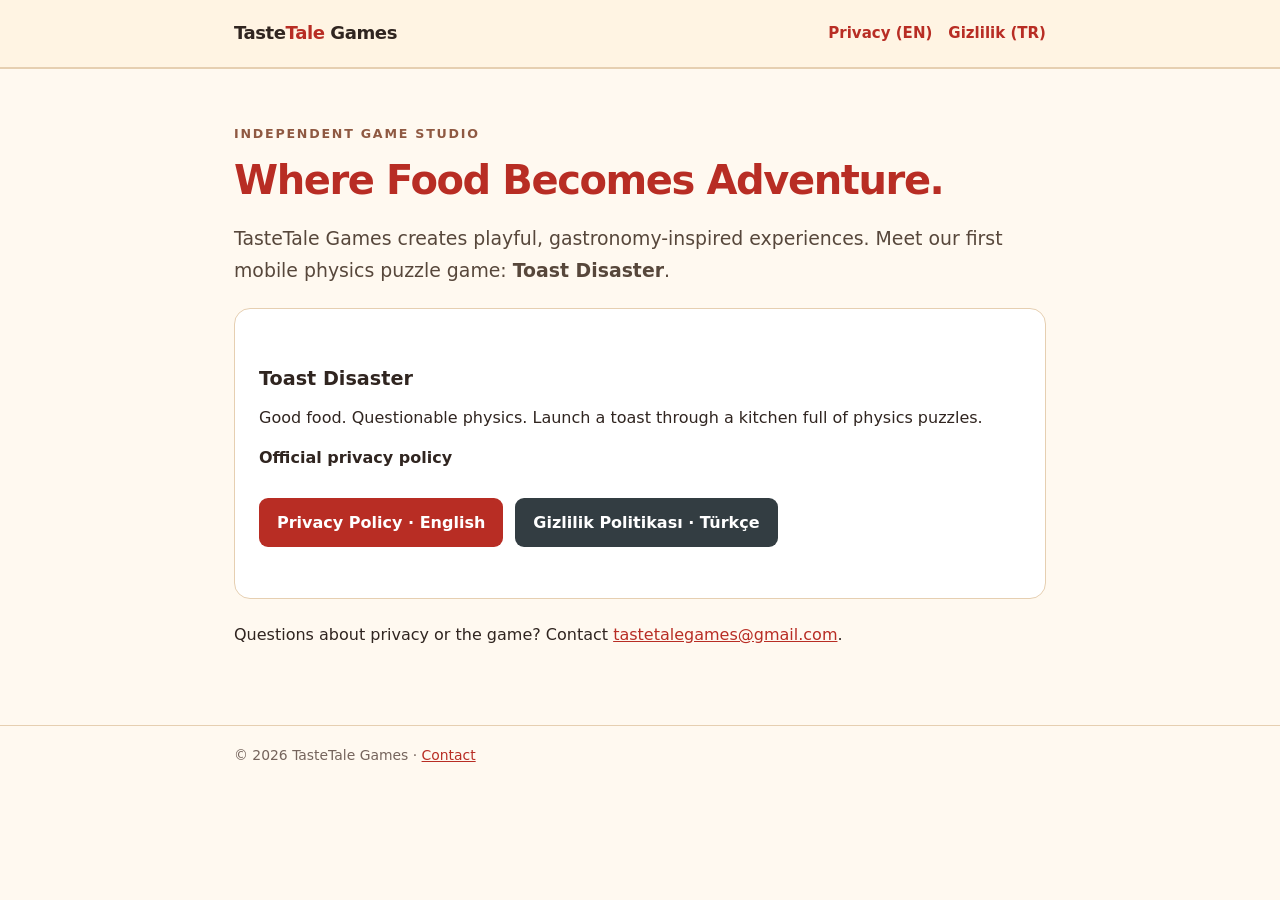
==== index.html @ 5c68610c "Add TasteTale Games website: index.html" ====
<!doctype html><html lang="en"><head><meta charset="utf-8"><meta name="viewport" content="width=device-width, initial-scale=1"><meta name="description" content="TasteTale Games — gastronomy-inspired games. Official Toast Disaster privacy policies."><title>TasteTale Games — Toast Disaster</title><link rel="stylesheet" href="styles.css"></head><body><header><div class="wrap"><a class="brand" href="index.html">Taste<span>Tale</span> Games</a><nav><a href="privacy_en.html">Privacy (EN)</a><a href="privacy_tr.html">Gizlilik (TR)</a></nav></div></header><main><p class="kicker">Independent game studio</p><h1>Where Food Becomes Adventure.</h1><p class="lead">TasteTale Games creates playful, gastronomy-inspired experiences. Meet our first mobile physics puzzle game: <strong>Toast Disaster</strong>.</p><div class="panel"><h2>Toast Disaster</h2><p>Good food. Questionable physics. Launch a toast through a kitchen full of physics puzzles.</p><p><strong>Official privacy policy</strong></p><div class="actions"><a class="button" href="privacy_en.html">Privacy Policy · English</a><a class="button alt" href="privacy_tr.html">Gizlilik Politikası · Türkçe</a></div></div><p>Questions about privacy or the game? Contact <a href="mailto:tastetalegames@gmail.com">tastetalegames@gmail.com</a>.</p></main><footer><div class="wrap">© 2026 TasteTale Games · <a href="mailto:tastetalegames@gmail.com">Contact</a></div></footer></body></html>
---- styles.css ----
:root{--cream:#fff9f0;--cream2:#f9ead0;--ink:#302520;--red:#b82d24;--line:#e6cfb1}
*{box-sizing:border-box}html{scroll-behavior:smooth}body{margin:0;background:var(--cream);color:var(--ink);font-family:system-ui,-apple-system,BlinkMacSystemFont,"Segoe UI",Roboto,sans-serif;line-height:1.7}
a{color:var(--red)}a:focus-visible{outline:3px solid var(--red);outline-offset:3px}
header{background:#fff4e3;border-bottom:2px solid var(--line)}.wrap{max-width:860px;margin:0 auto;padding:0 24px}header .wrap{display:flex;gap:18px;justify-content:space-between;align-items:center;flex-wrap:wrap;padding-top:18px;padding-bottom:18px}
.brand{font-size:1.13rem;font-weight:900;letter-spacing:-.025em;text-decoration:none;color:var(--ink)}.brand span{color:var(--red)}nav{display:flex;gap:16px;flex-wrap:wrap;font-weight:600;font-size:.94rem}nav a{text-decoration:none}main{max-width:860px;margin:0 auto;padding:42px 24px 65px}
h1{color:var(--red);font-size:clamp(1.8rem,4vw,2.5rem);line-height:1.2;letter-spacing:-.035em;margin:0 0 18px}
h2{color:var(--ink);font-size:1.2rem;line-height:1.3;margin:34px 0 8px}p{margin:12px 0}ul{padding-left:23px}
.kicker{text-transform:uppercase;letter-spacing:.14em;font-weight:800;color:#8f5942;font-size:.79rem}.lead{font-size:1.18rem;color:#57473b}.panel{padding:24px;border:1px solid var(--line);background:#fff;border-radius:16px;margin:22px 0}.meta{background:#fff3e2;border-left:4px solid var(--red);padding:14px 18px;margin:24px 0;border-radius:4px}
.actions{display:flex;gap:12px;flex-wrap:wrap;margin:27px 0}.button{display:inline-block;background:var(--red);color:white;padding:11px 18px;border-radius:9px;text-decoration:none;font-weight:700}.button.alt{background:#333d42}footer{border-top:1px solid var(--line);padding:18px 0 28px;color:#75645c;font-size:.87rem}
@media(max-width:550px){header .wrap{gap:10px}nav{gap:12px}main{padding-top:30px}.panel{padding:17px}}
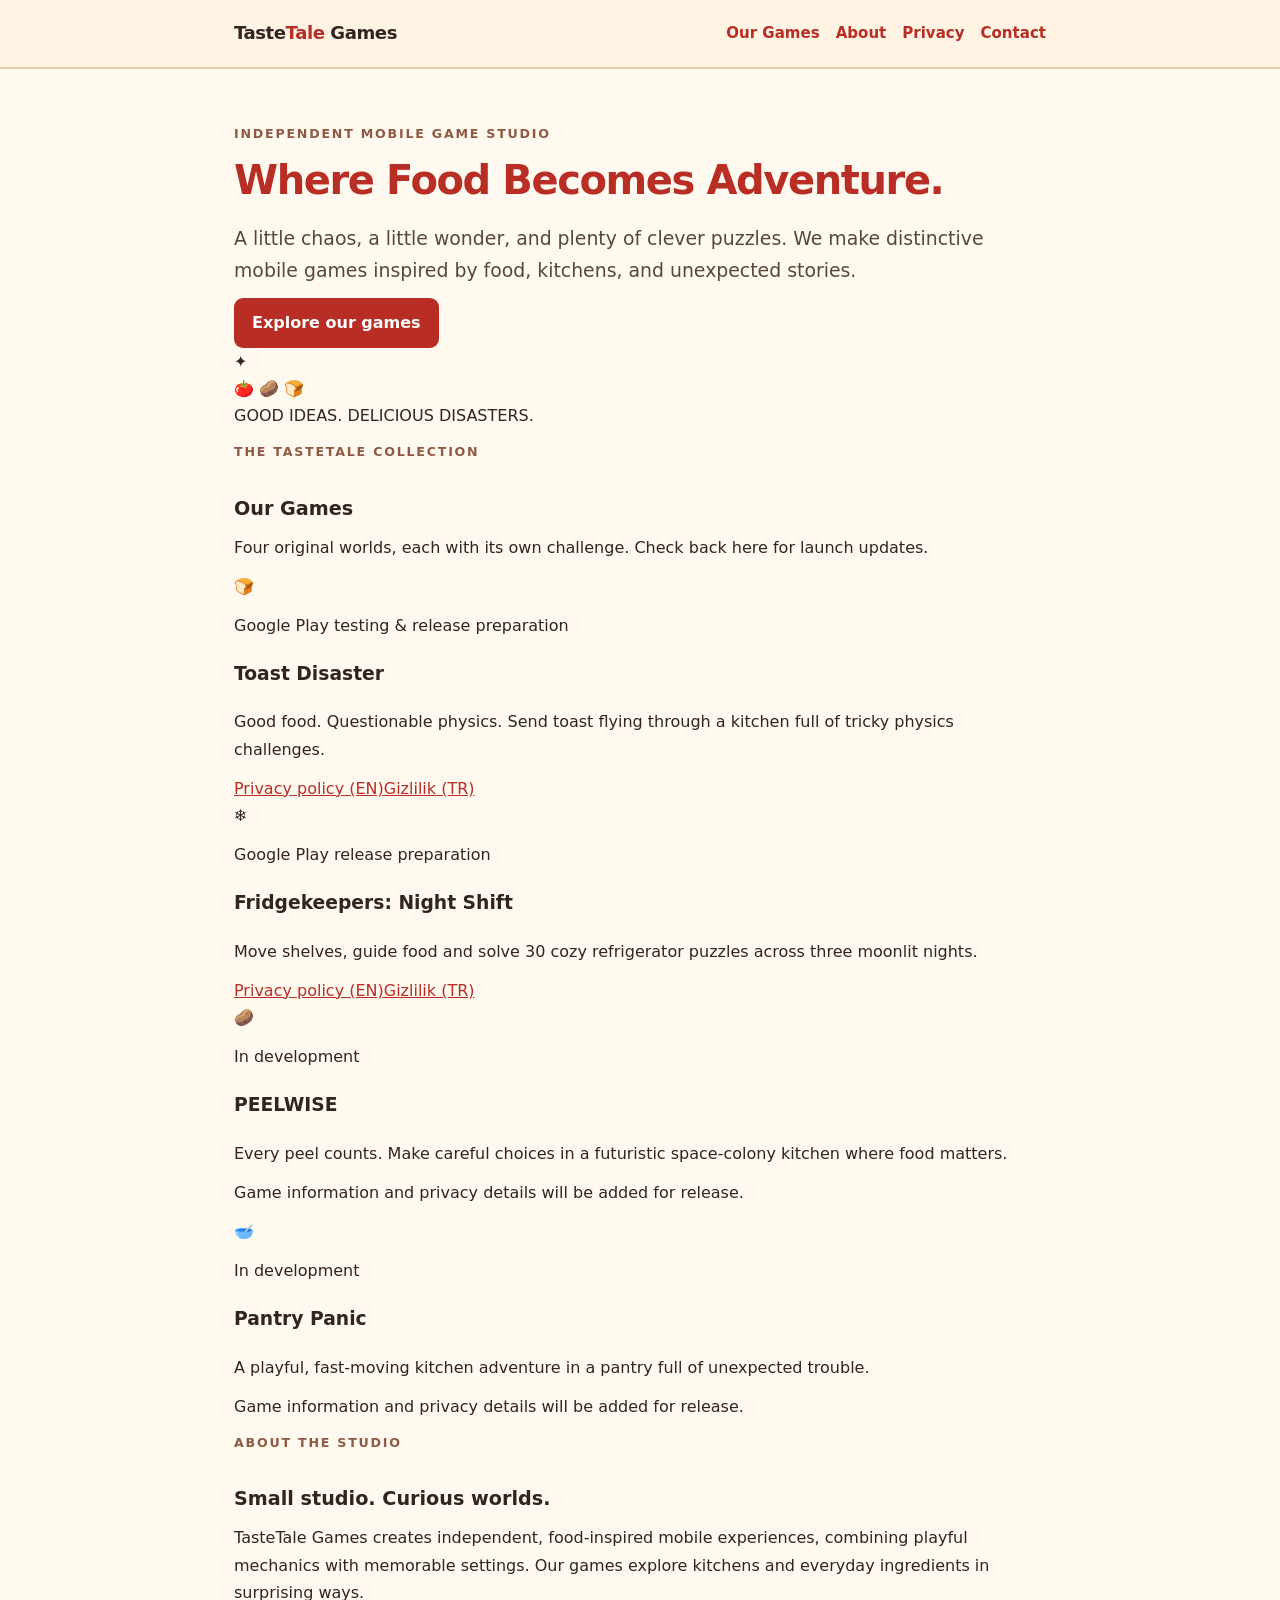
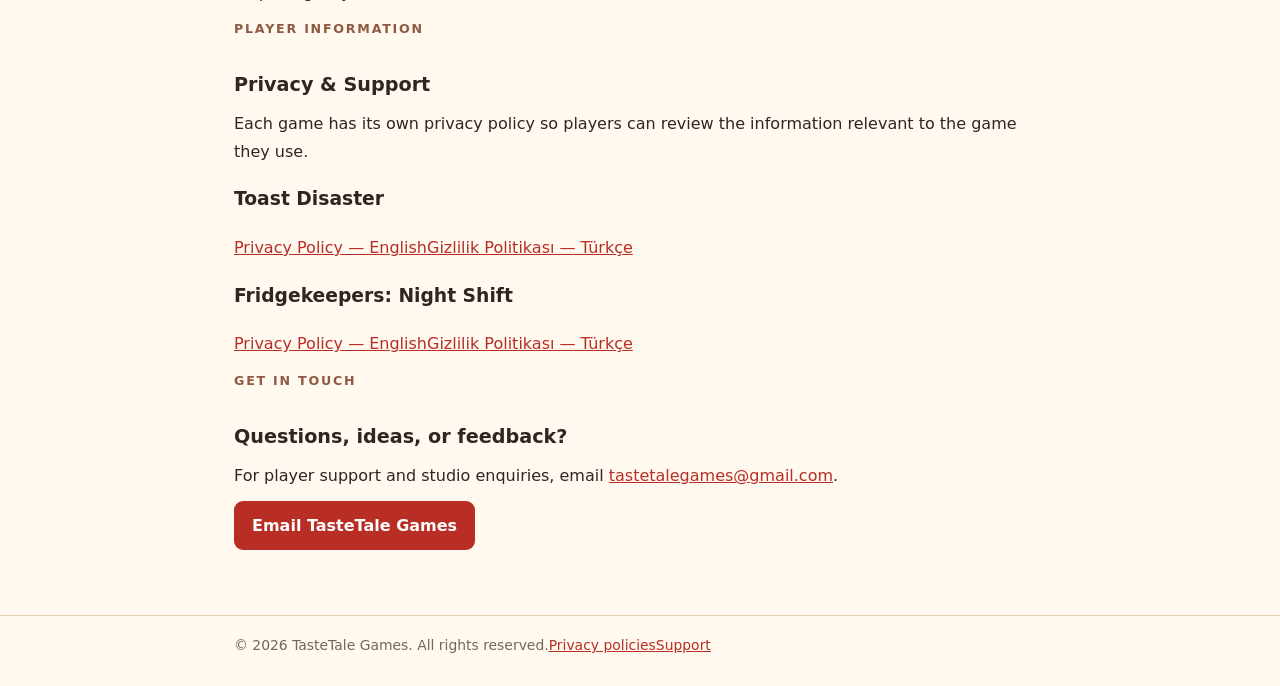
==== commit 8807b11b: "Transform homepage into TasteTale Games studio showcase" ====
--- a/index.html
+++ b/index.html
@@ -1 +1,100 @@
-<!doctype html><html lang="en"><head><meta charset="utf-8"><meta name="viewport" content="width=device-width, initial-scale=1"><meta name="description" content="TasteTale Games — gastronomy-inspired games. Official Toast Disaster privacy policies."><title>TasteTale Games — Toast Disaster</title><link rel="stylesheet" href="styles.css"></head><body><header><div class="wrap"><a class="brand" href="index.html">Taste<span>Tale</span> Games</a><nav><a href="privacy_en.html">Privacy (EN)</a><a href="privacy_tr.html">Gizlilik (TR)</a></nav></div></header><main><p class="kicker">Independent game studio</p><h1>Where Food Becomes Adventure.</h1><p class="lead">TasteTale Games creates playful, gastronomy-inspired experiences. Meet our first mobile physics puzzle game: <strong>Toast Disaster</strong>.</p><div class="panel"><h2>Toast Disaster</h2><p>Good food. Questionable physics. Launch a toast through a kitchen full of physics puzzles.</p><p><strong>Official privacy policy</strong></p><div class="actions"><a class="button" href="privacy_en.html">Privacy Policy · English</a><a class="button alt" href="privacy_tr.html">Gizlilik Politikası · Türkçe</a></div></div><p>Questions about privacy or the game? Contact <a href="mailto:tastetalegames@gmail.com">tastetalegames@gmail.com</a>.</p></main><footer><div class="wrap">© 2026 TasteTale Games · <a href="mailto:tastetalegames@gmail.com">Contact</a></div></footer></body></html>+<!doctype html>
+<html lang="en">
+<head>
+<meta charset="utf-8">
+<meta name="viewport" content="width=device-width,initial-scale=1">
+<meta name="color-scheme" content="light">
+<meta name="description" content="TasteTale Games is an independent studio creating playful, food-inspired mobile games. Discover Toast Disaster, Fridgekeepers: Night Shift, PEELWISE and Pantry Panic.">
+<title>TasteTale Games | Food-Inspired Mobile Games</title>
+<link rel="stylesheet" href="styles.css">
+</head>
+<body class="studio-home">
+<header class="site-header">
+  <div class="wrap">
+    <a class="brand" href="index.html" aria-label="TasteTale Games home">Taste<span>Tale</span> Games</a>
+    <nav aria-label="Main navigation">
+      <a href="#games">Our Games</a>
+      <a href="#about">About</a>
+      <a href="#privacy">Privacy</a>
+      <a href="#contact">Contact</a>
+    </nav>
+  </div>
+</header>
+<main class="studio-main">
+<section class="hero" aria-labelledby="hero-title">
+  <div class="hero-copy">
+    <p class="kicker">Independent mobile game studio</p>
+    <h1 id="hero-title">Where Food Becomes Adventure.</h1>
+    <p class="lead">A little chaos, a little wonder, and plenty of clever puzzles. We make distinctive mobile games inspired by food, kitchens, and unexpected stories.</p>
+    <a class="button" href="#games">Explore our games</a>
+  </div>
+  <div class="hero-art" aria-hidden="true"><div class="hero-icon">✦</div><div class="hero-food">🍅 <span>🥔</span> 🍞</div><div class="hero-caption">GOOD IDEAS. DELICIOUS DISASTERS.</div></div>
+</section>
+<section id="games" class="games-section" aria-labelledby="games-title">
+  <p class="kicker">The TasteTale collection</p>
+  <h2 id="games-title">Our Games</h2>
+  <p>Four original worlds, each with its own challenge. Check back here for launch updates.</p>
+  <div class="game-grid">
+    <article class="game-card toast">
+      <div class="game-art" aria-hidden="true">🍞</div>
+      <div class="game-body">
+        <p class="game-status">Google Play testing &amp; release preparation</p>
+        <h3>Toast Disaster</h3>
+        <p>Good food. Questionable physics. Send toast flying through a kitchen full of tricky physics challenges.</p>
+        <div class="game-links"><a href="privacy_en.html">Privacy policy (EN)</a><a href="privacy_tr.html" lang="tr">Gizlilik (TR)</a></div>
+      </div>
+    </article>
+    <article class="game-card fridge">
+      <div class="game-art" aria-hidden="true">❄️</div>
+      <div class="game-body">
+        <p class="game-status">Google Play release preparation</p>
+        <h3>Fridgekeepers: Night Shift</h3>
+        <p>Move shelves, guide food and solve 30 cozy refrigerator puzzles across three moonlit nights.</p>
+        <div class="game-links"><a href="fridgekeepers_privacy_en.html">Privacy policy (EN)</a><a href="fridgekeepers_privacy_tr.html" lang="tr">Gizlilik (TR)</a></div>
+      </div>
+    </article>
+    <article class="game-card peel">
+      <div class="game-art" aria-hidden="true">🥔</div>
+      <div class="game-body">
+        <p class="game-status">In development</p>
+        <h3>PEELWISE</h3>
+        <p>Every peel counts. Make careful choices in a futuristic space-colony kitchen where food matters.</p>
+        <p class="coming-note">Game information and privacy details will be added for release.</p>
+      </div>
+    </article>
+    <article class="game-card pantry">
+      <div class="game-art" aria-hidden="true">🥣</div>
+      <div class="game-body">
+        <p class="game-status">In development</p>
+        <h3>Pantry Panic</h3>
+        <p>A playful, fast-moving kitchen adventure in a pantry full of unexpected trouble.</p>
+        <p class="coming-note">Game information and privacy details will be added for release.</p>
+      </div>
+    </article>
+  </div>
+</section>
+<section id="about" class="about-section" aria-labelledby="about-title">
+  <div>
+    <p class="kicker">About the studio</p>
+    <h2 id="about-title">Small studio. Curious worlds.</h2>
+  </div>
+  <p>TasteTale Games creates independent, food-inspired mobile experiences, combining playful mechanics with memorable settings. Our games explore kitchens and everyday ingredients in surprising ways.</p>
+</section>
+<section id="privacy" class="resources-section" aria-labelledby="privacy-title">
+  <p class="kicker">Player information</p>
+  <h2 id="privacy-title">Privacy &amp; Support</h2>
+  <p>Each game has its own privacy policy so players can review the information relevant to the game they use.</p>
+  <div class="privacy-grid">
+    <div class="policy-card"><h3>Toast Disaster</h3><a href="privacy_en.html">Privacy Policy — English</a><a href="privacy_tr.html" lang="tr">Gizlilik Politikası — Türkçe</a></div>
+    <div class="policy-card"><h3>Fridgekeepers: Night Shift</h3><a href="fridgekeepers_privacy_en.html">Privacy Policy — English</a><a href="fridgekeepers_privacy_tr.html" lang="tr">Gizlilik Politikası — Türkçe</a></div>
+  </div>
+</section>
+<section id="contact" class="contact-section" aria-labelledby="contact-title">
+  <p class="kicker">Get in touch</p>
+  <h2 id="contact-title">Questions, ideas, or feedback?</h2>
+  <p>For player support and studio enquiries, email <a href="mailto:tastetalegames@gmail.com">tastetalegames@gmail.com</a>.</p>
+  <a class="button" href="mailto:tastetalegames@gmail.com">Email TasteTale Games</a>
+</section>
+</main>
+<footer><div class="wrap"><span>© 2026 TasteTale Games. All rights reserved.</span><a href="#privacy">Privacy policies</a><a href="mailto:tastetalegames@gmail.com">Support</a></div></footer>
+</body></html>
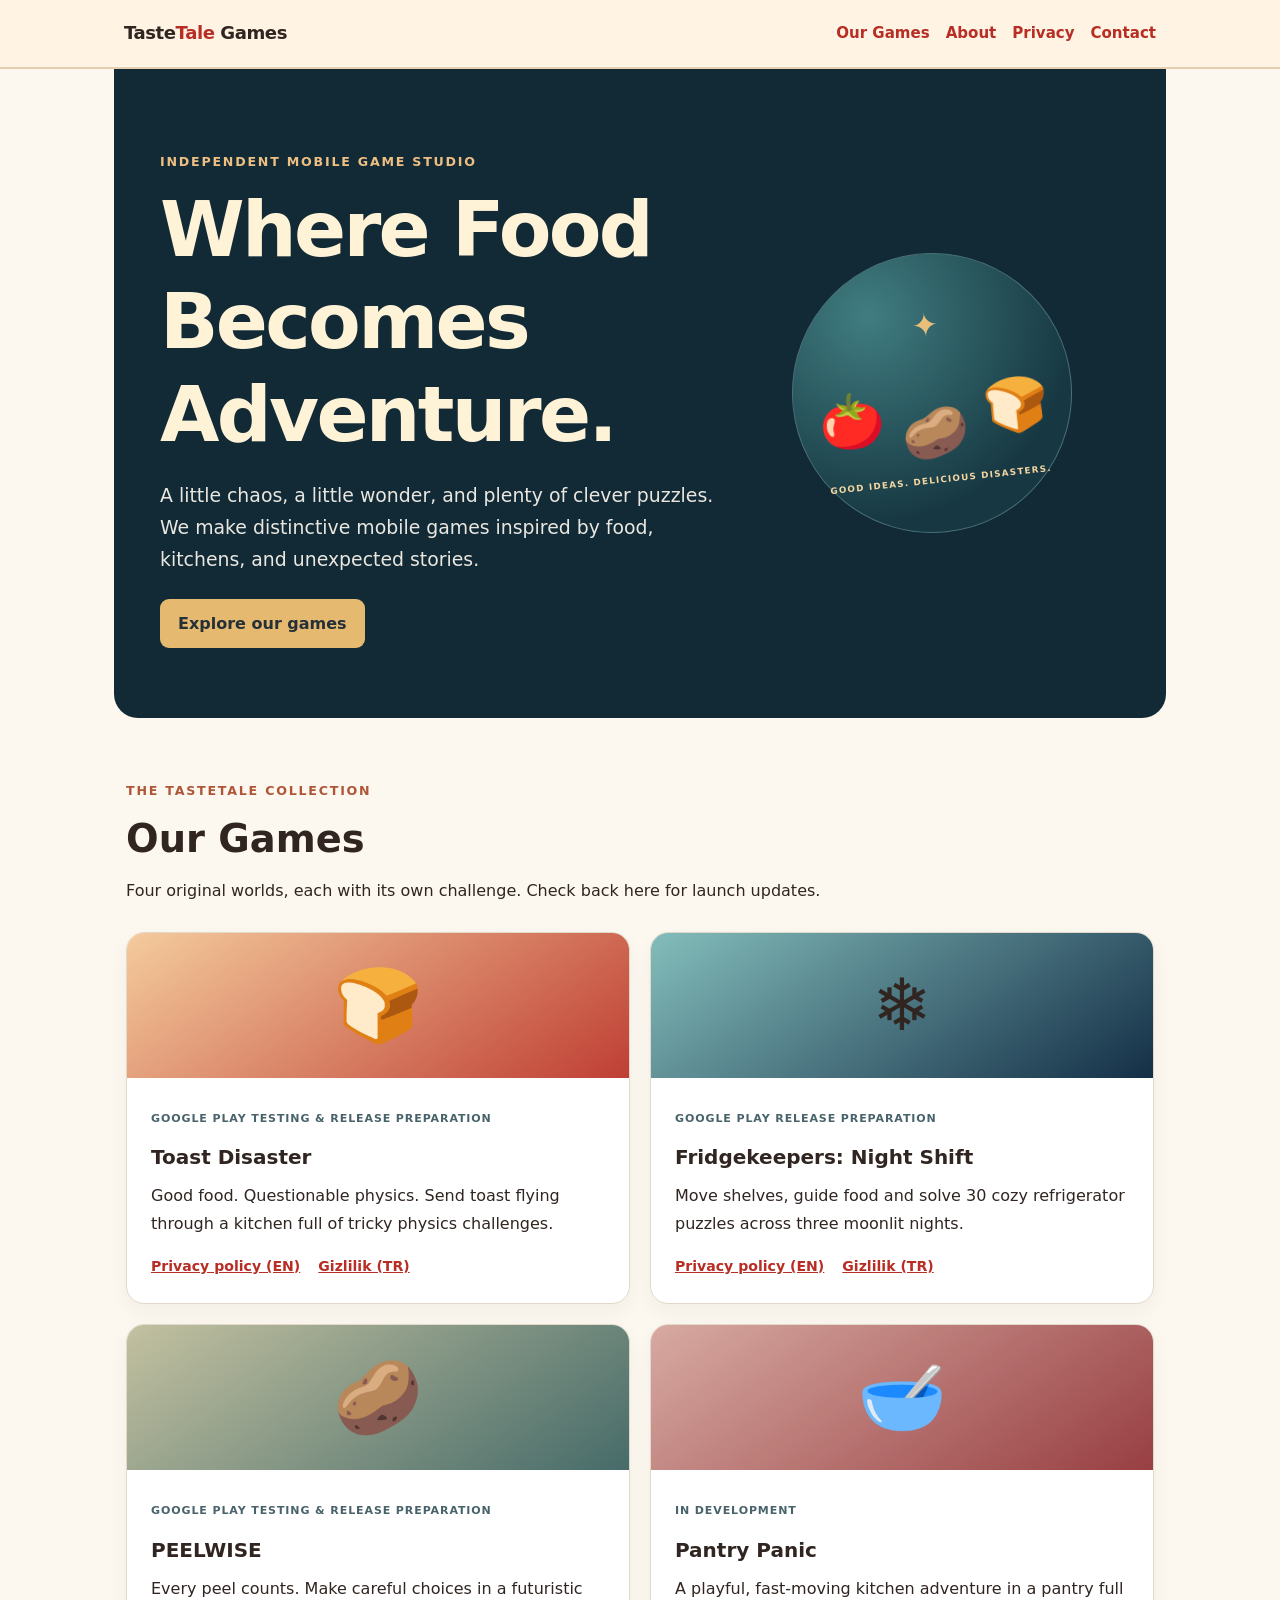
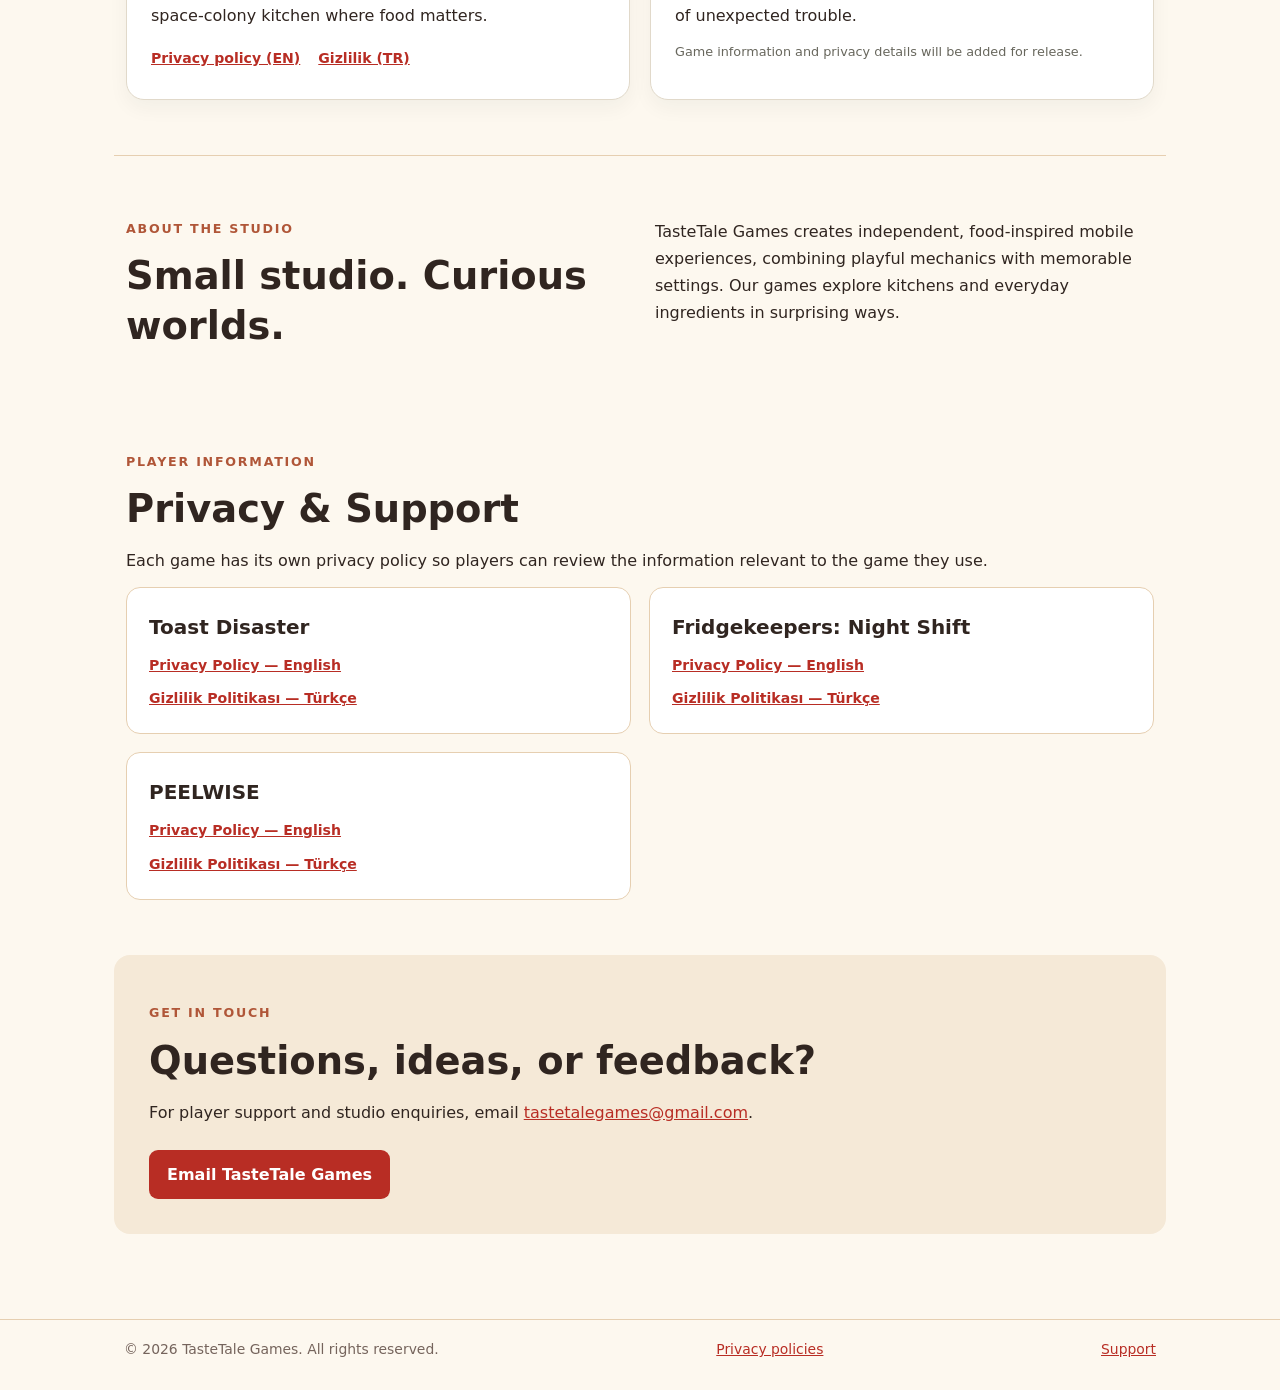
==== commit 08fa754b: "Link PEELWISE privacy policies from studio homepage" ====
--- a/index.html
+++ b/index.html
@@ -56,10 +56,10 @@
     <article class="game-card peel">
       <div class="game-art" aria-hidden="true">🥔</div>
       <div class="game-body">
-        <p class="game-status">In development</p>
+        <p class="game-status">Google Play testing &amp; release preparation</p>
         <h3>PEELWISE</h3>
         <p>Every peel counts. Make careful choices in a futuristic space-colony kitchen where food matters.</p>
-        <p class="coming-note">Game information and privacy details will be added for release.</p>
+        <div class="game-links"><a href="peelwise_privacy_en.html">Privacy policy (EN)</a><a href="peelwise_privacy_tr.html" lang="tr">Gizlilik (TR)</a></div>
       </div>
     </article>
     <article class="game-card pantry">
@@ -87,6 +87,7 @@
   <div class="privacy-grid">
     <div class="policy-card"><h3>Toast Disaster</h3><a href="privacy_en.html">Privacy Policy — English</a><a href="privacy_tr.html" lang="tr">Gizlilik Politikası — Türkçe</a></div>
     <div class="policy-card"><h3>Fridgekeepers: Night Shift</h3><a href="fridgekeepers_privacy_en.html">Privacy Policy — English</a><a href="fridgekeepers_privacy_tr.html" lang="tr">Gizlilik Politikası — Türkçe</a></div>
+    <div class="policy-card"><h3>PEELWISE</h3><a href="peelwise_privacy_en.html">Privacy Policy — English</a><a href="peelwise_privacy_tr.html" lang="tr">Gizlilik Politikası — Türkçe</a></div>
   </div>
 </section>
 <section id="contact" class="contact-section" aria-labelledby="contact-title">
--- a/styles.css
+++ b/styles.css
@@ -1,10 +1,11 @@
-:root{--cream:#fff9f0;--cream2:#f9ead0;--ink:#302520;--red:#b82d24;--line:#e6cfb1}
+:root{--cream:#fff9f0;--cream2:#f8edda;--ink:#302520;--red:#b82d24;--line:#e6cfb1;--teal:#215e64;--navy:#122a36;--gold:#e6b970}
 *{box-sizing:border-box}html{scroll-behavior:smooth}body{margin:0;background:var(--cream);color:var(--ink);font-family:system-ui,-apple-system,BlinkMacSystemFont,"Segoe UI",Roboto,sans-serif;line-height:1.7}
 a{color:var(--red)}a:focus-visible{outline:3px solid var(--red);outline-offset:3px}
-header{background:#fff4e3;border-bottom:2px solid var(--line)}.wrap{max-width:860px;margin:0 auto;padding:0 24px}header .wrap{display:flex;gap:18px;justify-content:space-between;align-items:center;flex-wrap:wrap;padding-top:18px;padding-bottom:18px}
+header{background:#fff4e3;border-bottom:2px solid var(--line)}.wrap{max-width:1080px;margin:0 auto;padding:0 24px}header .wrap{display:flex;gap:18px;justify-content:space-between;align-items:center;flex-wrap:wrap;padding-top:18px;padding-bottom:18px}
 .brand{font-size:1.13rem;font-weight:900;letter-spacing:-.025em;text-decoration:none;color:var(--ink)}.brand span{color:var(--red)}nav{display:flex;gap:16px;flex-wrap:wrap;font-weight:600;font-size:.94rem}nav a{text-decoration:none}main{max-width:860px;margin:0 auto;padding:42px 24px 65px}
-h1{color:var(--red);font-size:clamp(1.8rem,4vw,2.5rem);line-height:1.2;letter-spacing:-.035em;margin:0 0 18px}
-h2{color:var(--ink);font-size:1.2rem;line-height:1.3;margin:34px 0 8px}p{margin:12px 0}ul{padding-left:23px}
+h1{color:var(--red);font-size:clamp(1.8rem,4vw,2.5rem);line-height:1.2;letter-spacing:-.035em;margin:0 0 18px}h2{color:var(--ink);font-size:1.2rem;line-height:1.3;margin:34px 0 8px}p{margin:12px 0}ul{padding-left:23px}
 .kicker{text-transform:uppercase;letter-spacing:.14em;font-weight:800;color:#8f5942;font-size:.79rem}.lead{font-size:1.18rem;color:#57473b}.panel{padding:24px;border:1px solid var(--line);background:#fff;border-radius:16px;margin:22px 0}.meta{background:#fff3e2;border-left:4px solid var(--red);padding:14px 18px;margin:24px 0;border-radius:4px}
 .actions{display:flex;gap:12px;flex-wrap:wrap;margin:27px 0}.button{display:inline-block;background:var(--red);color:white;padding:11px 18px;border-radius:9px;text-decoration:none;font-weight:700}.button.alt{background:#333d42}footer{border-top:1px solid var(--line);padding:18px 0 28px;color:#75645c;font-size:.87rem}
-@media(max-width:550px){header .wrap{gap:10px}nav{gap:12px}main{padding-top:30px}.panel{padding:17px}}+.studio-home{background:#fdf8ef}.studio-main{max-width:1100px;padding-top:0}.studio-home h1{font-size:clamp(2.5rem,6vw,4.8rem);color:#fff3d7;max-width:700px}.studio-home h2{font-size:clamp(1.75rem,3.5vw,2.4rem);margin:5px 0 13px}.studio-home h3{font-size:1.25rem;margin:0 0 8px}.studio-home .kicker{color:#b05638}.studio-home .lead{color:#e9e7e0;max-width:580px}.hero{background:var(--navy);color:#fff9e8;border-radius:0 0 24px 24px;padding:70px 46px;display:grid;grid-template-columns:minmax(0,1.4fr) minmax(220px,.75fr);gap:20px;align-items:center;overflow:hidden;position:relative}.hero .kicker{color:#edbf83}.hero .button{background:#e6b970;color:#263037;margin-top:12px}.hero-art{border:1px solid #497079;border-radius:50%;height:280px;width:280px;max-width:100%;display:flex;justify-content:center;align-items:center;flex-direction:column;gap:15px;background:radial-gradient(circle at 30% 20%,#407d80,#173843 70%);transform:rotate(-6deg)}.hero-icon{font-size:2rem;color:#e8be7b}.hero-food{font-size:3.3rem;white-space:nowrap}.hero-food span{display:inline-block;transform:translateY(20px) rotate(12deg)}.hero-caption{font-size:.55rem;letter-spacing:.14em;color:#f4d6a1;font-weight:800}.games-section,.about-section,.resources-section,.contact-section{padding:50px 12px 25px}.game-grid{display:grid;grid-template-columns:repeat(2,minmax(0,1fr));gap:20px;margin-top:28px}.game-card{background:white;border:1px solid #e1d9ca;border-radius:18px;overflow:hidden;box-shadow:0 8px 20px #19232b0c}.game-art{height:145px;display:flex;align-items:center;justify-content:center;font-size:4.5rem}.toast .game-art{background:linear-gradient(145deg,#f4cb9c,#bf3f34)}.fridge .game-art{background:linear-gradient(145deg,#83bdbb,#142f47)}.peel .game-art{background:linear-gradient(145deg,#c3c1a0,#466b69)}.pantry .game-art{background:linear-gradient(145deg,#d7aaa1,#983f43)}.game-body{padding:24px}.game-body p{margin:8px 0 12px}.game-status{text-transform:uppercase;font-size:.69rem;letter-spacing:.08em;font-weight:800;color:#49636a}.game-links{display:flex;gap:10px 18px;flex-wrap:wrap;margin-top:18px}.game-links a,.policy-card a{font-size:.88rem;font-weight:700}.coming-note{font-size:.8rem;color:#68675d}.about-section{display:grid;grid-template-columns:1fr 1fr;gap:30px;border-top:1px solid var(--line);margin-top:30px}.privacy-grid{display:grid;grid-template-columns:1fr 1fr;gap:18px}.policy-card{border:1px solid var(--line);border-radius:14px;background:#fff;padding:22px}.policy-card a{display:block;margin-top:10px}.contact-section{background:#f5e9d7;border-radius:16px;margin:30px 0 20px;padding:35px}.contact-section .button{margin-top:12px}.studio-home footer .wrap{display:flex;justify-content:space-between;gap:16px;flex-wrap:wrap}
+@media(max-width:700px){.hero{grid-template-columns:1fr;padding:40px 23px}.hero-art{height:180px;width:180px;justify-self:center}.hero-food{font-size:2.3rem}.game-grid,.privacy-grid,.about-section{grid-template-columns:1fr}.games-section,.about-section,.resources-section,.contact-section{padding:35px 0 20px}.contact-section{padding:24px}.studio-home .hero h1{font-size:2.6rem}}
+@media(max-width:550px){header .wrap{gap:10px}nav{gap:12px}main{padding-top:30px}.panel{padding:17px}.studio-main{padding-top:0}.hero{border-radius:0 0 18px 18px}}
